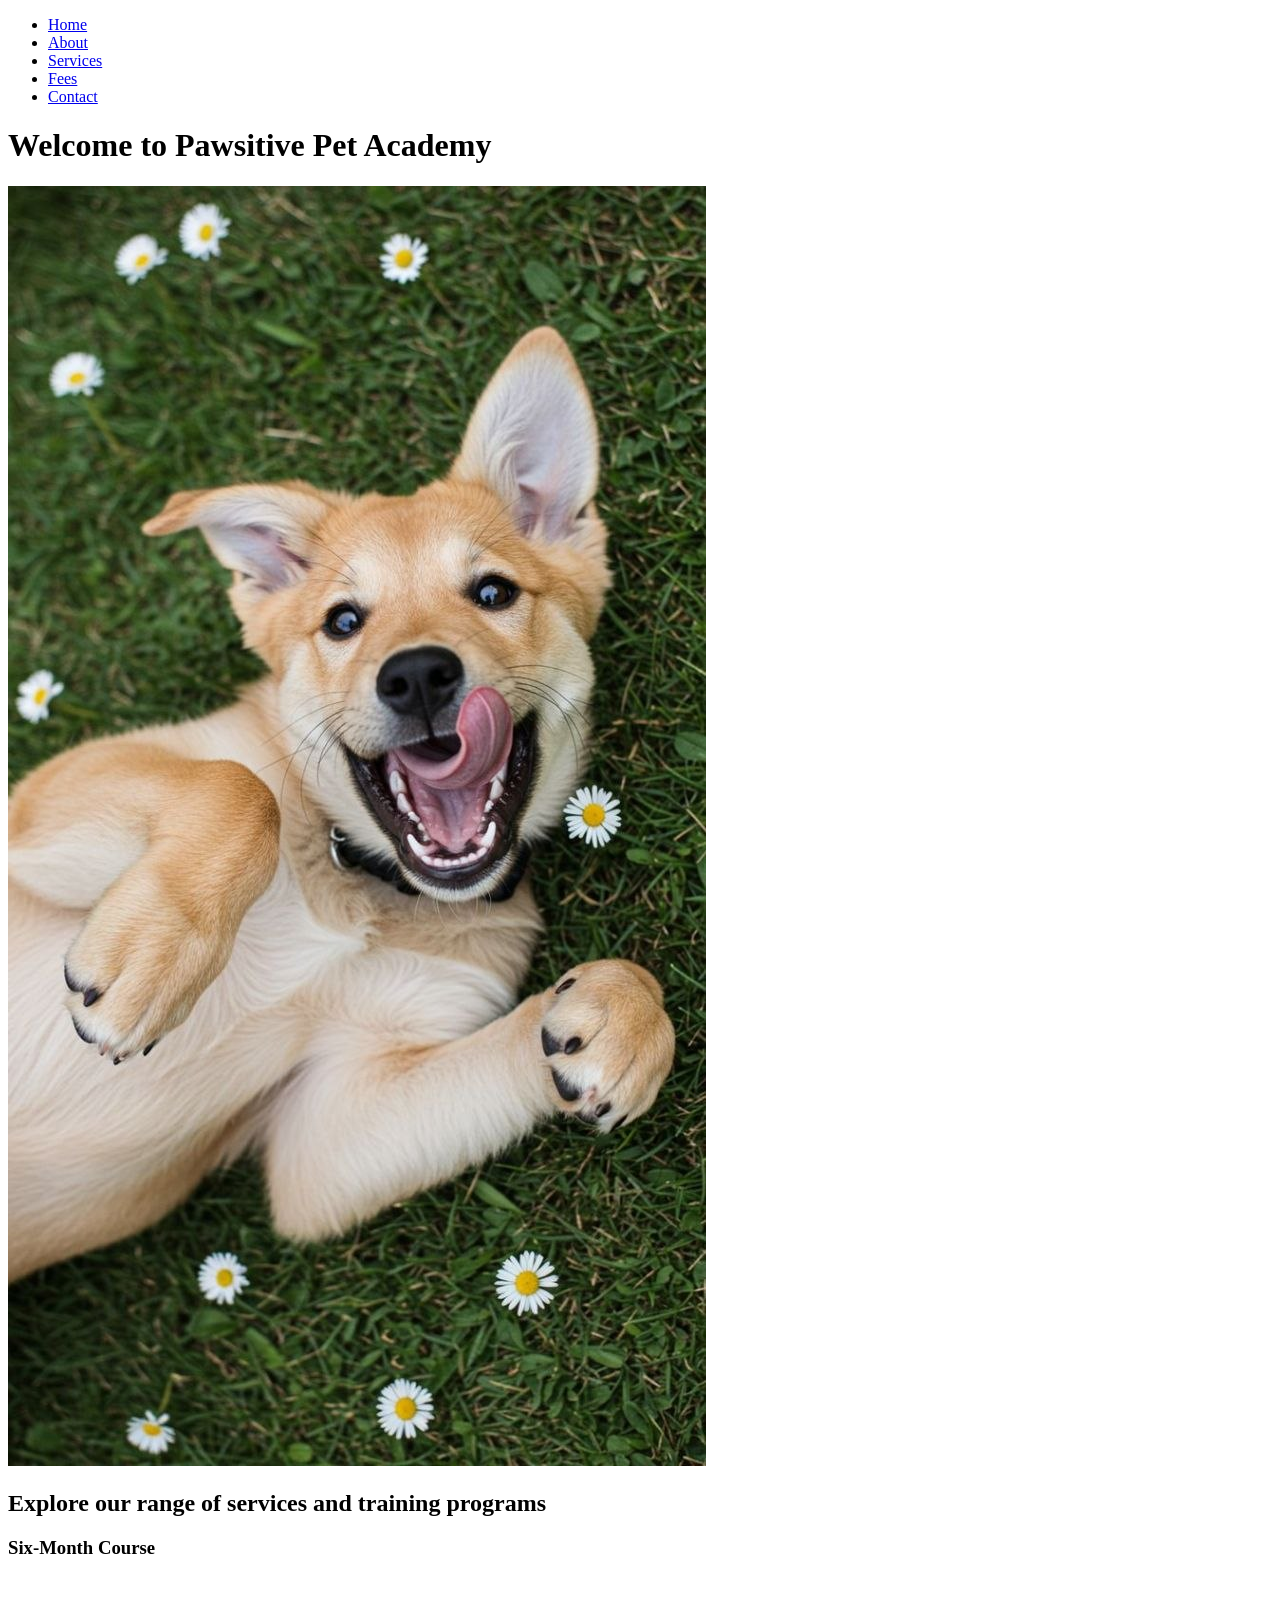
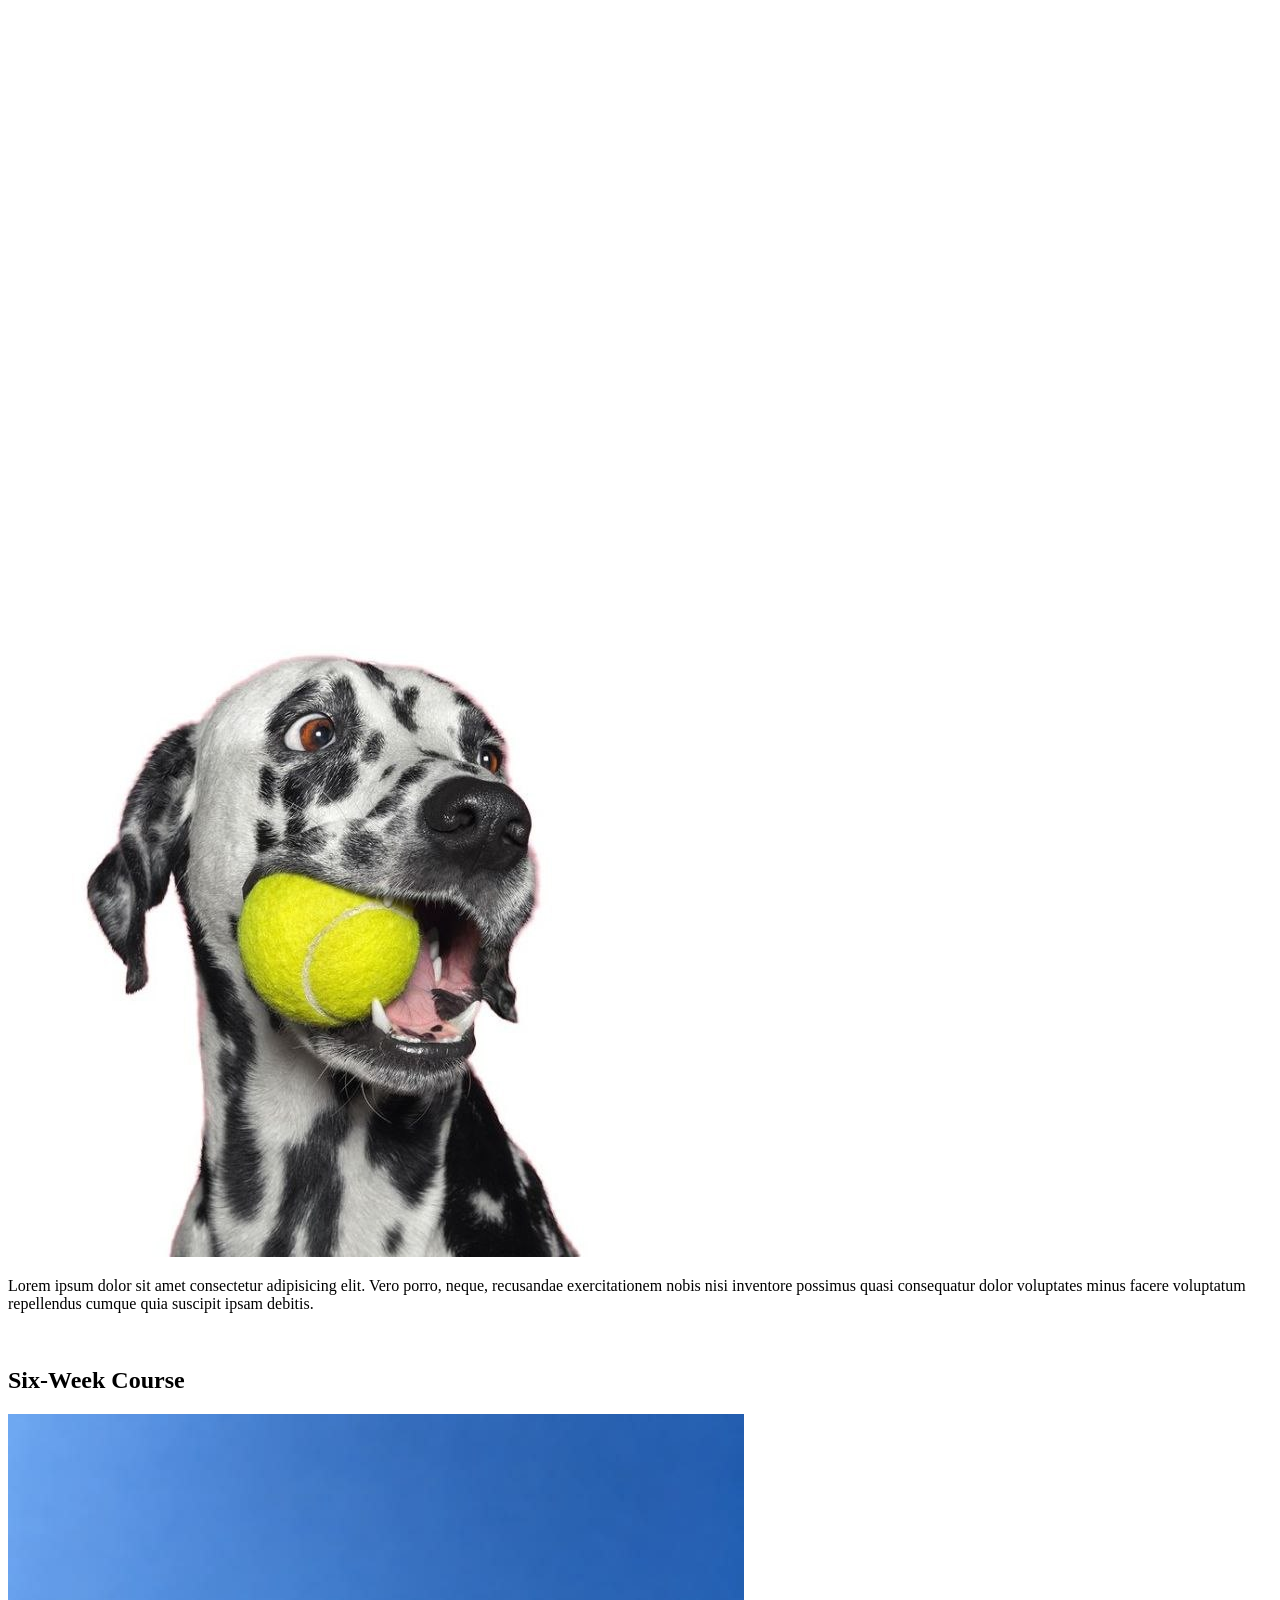
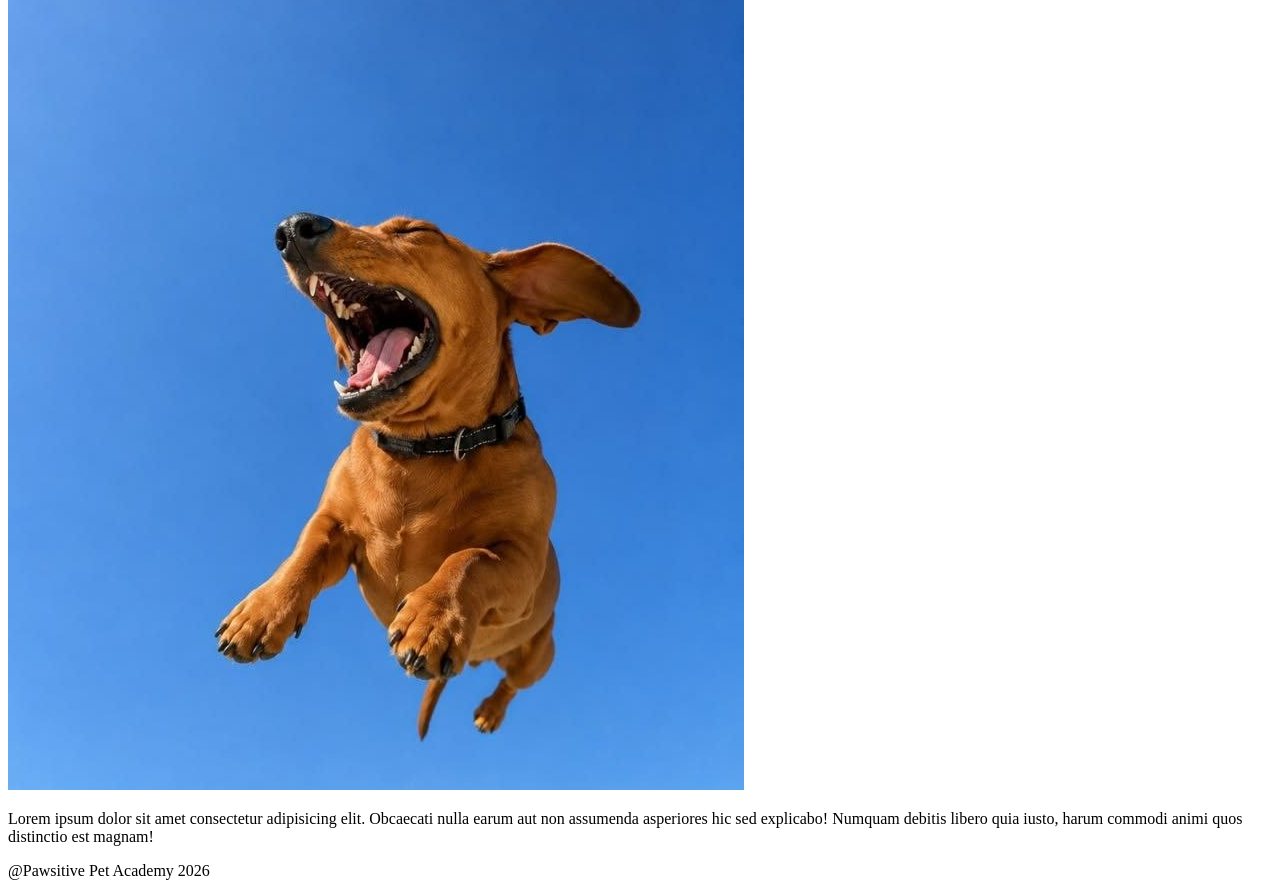
==== index.html @ f1a3ffde "Add files via upload" ====
<!DOCTYPE html>
<html lang="en">
<head>
    <meta charset="UTF-8">
    <meta name="viewport" content="width=device-width, initial-scale=1.0">
      <link rel="icon" type="image/png" href="Logo.png">
    
    <title>Pawsitive Pet Academy</title>
</head>
<body>

  <ul class="nav-links">
    <li><a href="#" class="active">Home</a></li>
    <li><a href="#">About</a></li>
    <li><a href="#">Services</a></li>
    <li><a href="#">Fees</a></li>
    <li><a href="#">Contact</a></li>
  </ul>
</nav>

<h1>Welcome to Pawsitive Pet Academy</h1>
<img src="dog2.jpg"alt="Hero image"/>


<h2> Explore our range of services and training programs </h2>
<h3> Six-Month Course</h3>
<img src="dog1.jpg"alt="courseimage"/>
<p>Lorem ipsum dolor sit amet consectetur adipisicing elit. Vero porro, neque, recusandae exercitationem nobis nisi inventore possimus quasi consequatur dolor voluptates minus facere voluptatum repellendus cumque quia suscipit ipsam debitis.</p>

<br>

<h2>Six-Week Course </h2>
<img src="dog3.jpg"alt="sixweek course image"/>
<p>Lorem ipsum dolor sit amet consectetur adipisicing elit. Obcaecati nulla earum aut non assumenda asperiores hic sed explicabo! Numquam debitis libero quia iusto, harum commodi animi quos distinctio est magnam!</p>

<footer>
    @Pawsitive Pet Academy 2026
</footer>
</html>
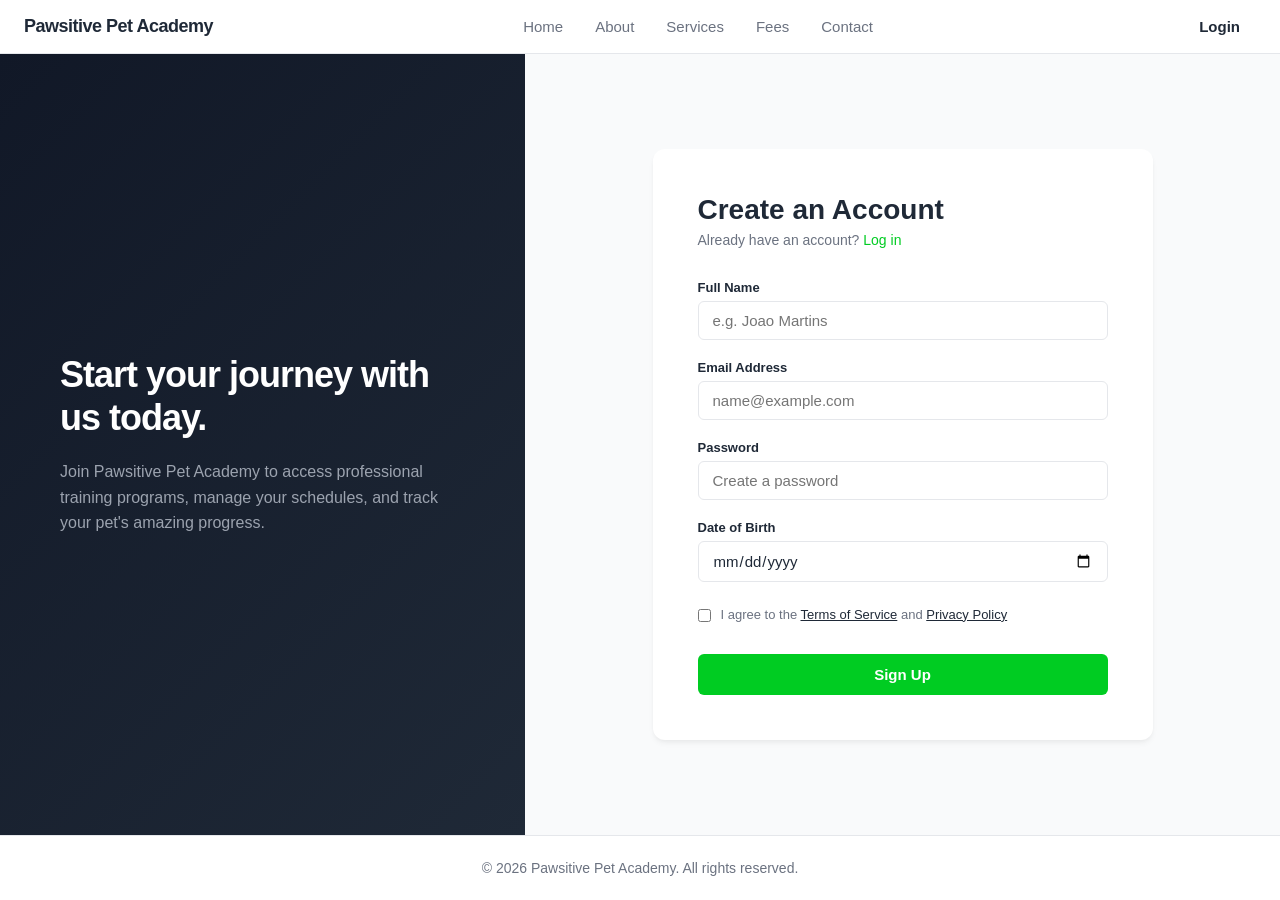
==== commit 8e51f84b: "Add files via upload" ====
--- a/index.html
+++ b/index.html
@@ -3,37 +3,87 @@
 <head>
     <meta charset="UTF-8">
     <meta name="viewport" content="width=device-width, initial-scale=1.0">
-      <link rel="icon" type="image/png" href="Logo.png">
-    
-    <title>Pawsitive Pet Academy</title>
+    <link rel="icon" type="image/png" href="Logo.png">
+    <link rel="stylesheet" href="style.css">
+    <title>Pawsitive Pet Academy - Create Account</title>
 </head>
 <body>
 
-  <ul class="nav-links">
-    <li><a href="#" class="active">Home</a></li>
-    <li><a href="#">About</a></li>
-    <li><a href="#">Services</a></li>
-    <li><a href="#">Fees</a></li>
-    <li><a href="#">Contact</a></li>
-  </ul>
-</nav>
+  <!-- Modern Header / Navigation Bar -->
+  <header class="site-header">
+    <div class="header-container">
+      <div class="logo">
+        <a href="home.html">Pawsitive Pet Academy</a>
+      </div>
+      <nav class="navbar">
+        <ul class="nav-links">
+          <li><a href="home.html">Home</a></li>
+          <li><a href="about.html">About</a></li>
+          <li><a href="services.html">Services</a></li>
+          <li><a href="fees.html">Fees</a></li>
+          <li><a href="contact.html">Contact</a></li>
+        </ul>
+      </nav>
+      <div class="header-actions">
+        <a href="services.html" class="btn-login">Login</a>
+      </div>
+    </div>
+  </header>
 
-<h1>Welcome to Pawsitive Pet Academy</h1>
-<img src="dog2.jpg"alt="Hero image"/>
+  <!-- Split-Screen Modern Layout Container -->
+  <main class="main-layout">
+    
+    <!-- Left Column: Branding / Marketing Visual -->
+    <div class="brand-panel">
+      <div class="brand-content">
+        <h1>Start your journey with us today.</h1>
+        <p>Join Pawsitive Pet Academy to access professional training programs, manage your schedules, and track your pet's amazing progress.</p>
+      </div>
+    </div>
 
+    <!-- Right Column: Clean Registration Form Context -->
+    <div class="form-panel">
+      <div class="form-card">
+        <h2>Create an Account</h2>
+        <p class="subtitle">Already have an account? <a href="#">Log in</a></p>
+        
+        <form class="signup-form">
+          <div class="form-group">
+            <label for="name">Full Name</label>
+            <input type="text" id="name" placeholder="e.g. Joao Martins" required>
+          </div>
+          
+          <div class="form-group">
+            <label for="email">Email Address</label>
+            <input type="email" id="email" placeholder="name@example.com" required>
+          </div>
+          
+          <div class="form-group">
+            <label for="password">Password</label>
+            <input type="password" id="password" placeholder="Create a password" required>
+          </div>
+          
+          <div class="form-group">
+            <label for="dob">Date of Birth</label>
+            <input type="date" id="dob" required>
+          </div>
 
-<h2> Explore our range of services and training programs </h2>
-<h3> Six-Month Course</h3>
-<img src="dog1.jpg"alt="courseimage"/>
-<p>Lorem ipsum dolor sit amet consectetur adipisicing elit. Vero porro, neque, recusandae exercitationem nobis nisi inventore possimus quasi consequatur dolor voluptates minus facere voluptatum repellendus cumque quia suscipit ipsam debitis.</p>
+          <div class="form-checkbox">
+            <input type="checkbox" id="terms" required>
+            <label for="terms">I agree to the <a href="#">Terms of Service</a> and <a href="#">Privacy Policy</a></label>
+          </div>
+          
+          <button type="submit" class="btn-submit">Sign Up</button>
+        </form>
+      </div>
+    </div>
 
-<br>
+  </main>
 
-<h2>Six-Week Course </h2>
-<img src="dog3.jpg"alt="sixweek course image"/>
-<p>Lorem ipsum dolor sit amet consectetur adipisicing elit. Obcaecati nulla earum aut non assumenda asperiores hic sed explicabo! Numquam debitis libero quia iusto, harum commodi animi quos distinctio est magnam!</p>
+  <!-- Footer Banner -->
+  <footer class="site-footer">
+    <p>&copy; 2026 Pawsitive Pet Academy. All rights reserved.</p>
+  </footer>
 
-<footer>
-    @Pawsitive Pet Academy 2026
-</footer>
-</html>+</body>
+</html>
--- a/style.css
+++ b/style.css
@@ -0,0 +1,1375 @@
+/* Global Reset and Professional Variable Foundations */
+:root {
+  --primary-color: #00cc22;
+  --primary-hover: #00aa1c;
+  --text-dark: #1f2937;
+  --text-muted: #6b7280;
+  --bg-light: #f9fafb;
+  --border-color: #e5e7eb;
+}
+
+* {
+  box-sizing: border-box;
+  margin: 0;
+  padding: 0;
+  font-family: 'Inter', -apple-system, BlinkMacSystemFont, "Segoe UI", Roboto, sans-serif;
+}
+
+body {
+  background-color: #ffffff;
+  color: var(--text-dark);
+  min-height: 100vh;
+  display: flex;
+  flex-direction: column;
+}
+
+/* Header & Sticky Top Navigation */
+.site-header {
+  background-color: #ffffff;
+  border-bottom: 1px solid var(--border-color);
+  position: sticky;
+  top: 0;
+  z-index: 100;
+}
+
+.header-container {
+  max-width: 1280px;
+  margin: 0 auto;
+  padding: 16px 24px;
+  display: flex;
+  align-items: center;
+  justify-content: space-between;
+}
+
+.logo a {
+  font-size: 18px;
+  font-weight: 700;
+  color: var(--text-dark);
+  text-decoration: none;
+  letter-spacing: -0.5px;
+}
+
+.nav-links {
+  display: flex;
+  list-style: none;
+  gap: 32px;
+}
+
+.nav-links a {
+  text-decoration: none;
+  color: var(--text-muted);
+  font-weight: 500;
+  font-size: 15px;
+  transition: color 0.15s ease;
+}
+
+.nav-links a:hover,
+.nav-links a.active {
+  color: var(--primary-color);
+}
+
+.btn-login {
+  text-decoration: none;
+  color: var(--text-dark);
+  font-weight: 600;
+  font-size: 15px;
+  padding: 8px 16px;
+  border-radius: 6px;
+  transition: background-color 0.15s ease;
+}
+
+.btn-login:hover {
+  background-color: var(--bg-light);
+}
+
+/* Modern Split Page Body Layout */
+.main-layout {
+  flex: 1;
+  display: flex;
+}
+
+/* Left Brand Hero Sidebar (Scaled Down) */
+.brand-panel {
+  flex: 0.75;
+  background: linear-gradient(135deg, #111827 0%, #1f2937 100%);
+  color: #ffffff;
+  display: flex;
+  align-items: center;
+  padding: 60px;
+}
+
+.brand-content {
+  max-width: 400px;
+}
+
+.brand-content h1 {
+  font-size: 36px;
+  font-weight: 800;
+  line-height: 1.2;
+  margin-bottom: 20px;
+  letter-spacing: -1px;
+}
+
+.brand-content p {
+  font-size: 16px;
+  color: #9ca3af;
+  line-height: 1.6;
+}
+
+/* Right Content Form Column Panel (Expanded) */
+.form-panel {
+  flex: 1.25;
+  display: flex;
+  align-items: center;
+  justify-content: center;
+  padding: 60px 40px;
+  background-color: var(--bg-light);
+}
+
+.form-card {
+  width: 100%;
+  max-width: 500px;
+  background: #ffffff;
+  padding: 45px;
+  border-radius: 12px;
+  box-shadow: 0 4px 6px -1px rgba(0, 0, 0, 0.05), 0 2px 4px -1px rgba(0, 0, 0, 0.03);
+}
+
+.form-card h2 {
+  font-size: 28px;
+  font-weight: 700;
+  margin-bottom: 6px;
+}
+
+.subtitle {
+  font-size: 14px;
+  color: var(--text-muted);
+  margin-bottom: 32px;
+}
+
+.subtitle a {
+  color: var(--primary-color);
+  text-decoration: none;
+  font-weight: 500;
+}
+
+.subtitle a:hover {
+  text-decoration: underline;
+}
+
+/* Structured Form Field Configurations */
+.signup-form {
+  display: flex;
+  flex-direction: column;
+  gap: 20px;
+}
+
+.form-group {
+  display: flex;
+  flex-direction: column;
+  gap: 6px;
+}
+
+.form-group label {
+  font-size: 13px;
+  font-weight: 600;
+  color: var(--text-dark);
+}
+
+.form-group input,
+.form-group select {
+  width: 100%;
+  padding: 10px 14px;
+  border: 1px solid var(--border-color);
+  border-radius: 6px;
+  font-size: 15px;
+  color: var(--text-dark);
+  background-color: #ffffff;
+  outline: none;
+  transition: border-color 0.15s, box-shadow 0.15s;
+}
+
+.form-group input:focus,
+.form-group select:focus {
+  border-color: var(--primary-color);
+  box-shadow: 0 0 0 4px rgba(0, 204, 34, 0.1);
+}
+
+/* Checkbox Element Line Adjustments */
+.form-checkbox {
+  display: flex;
+  align-items: flex-start;
+  gap: 10px;
+  margin-top: 4px;
+}
+
+.form-checkbox input {
+  margin-top: 3px;
+  accent-color: var(--primary-color);
+}
+
+.form-checkbox label {
+  font-size: 13px;
+  color: var(--text-muted);
+  line-height: 1.4;
+}
+
+.form-checkbox label a {
+  color: var(--text-dark);
+  text-decoration: underline;
+}
+
+/* Polished Call-To-Action Registration Button */
+.btn-submit {
+  background-color: var(--primary-color);
+  color: #ffffff;
+  border: none;
+  font-weight: 600;
+  font-size: 15px;
+  padding: 12px;
+  border-radius: 6px;
+  cursor: pointer;
+  margin-top: 10px;
+  transition: background-color 0.15s ease, transform 0.1s ease;
+}
+
+.btn-submit:hover {
+  background-color: var(--primary-hover);
+}
+
+.btn-submit:active {
+  transform: scale(0.99);
+}
+
+/* About Page Structure & Team Grid Styles */
+.about-container {
+  max-width: 1100px;
+  margin: 0 auto;
+  padding: 60px 24px;
+  display: flex;
+  flex-direction: column;
+  gap: 50px;
+  flex: 1;
+}
+
+.about-header {
+  text-align: center;
+}
+
+.about-header h1 {
+  font-size: 36px;
+  font-weight: 800;
+  margin-bottom: 8px;
+}
+
+.about-header p {
+  color: var(--text-muted);
+  font-size: 16px;
+}
+
+.team-grid {
+  display: grid;
+  grid-template-columns: 1fr 1fr;
+  gap: 30px;
+}
+
+.team-card {
+  background: #ffffff;
+  border-radius: 12px;
+  overflow: hidden;
+  box-shadow: 0 4px 6px -1px rgba(0, 0, 0, 0.05);
+  border: 1px solid var(--border-color);
+}
+
+.card-image-wrapper {
+  width: 100%;
+  height: 440px; /* Increased from 260px to give full figures plenty of room */
+  overflow: hidden;
+  background-color: #ffffff; /* White background blends seamlessly if edges exist */
+}
+
+.team-img {
+  width: 100%;
+  height: 100%;
+  object-fit: cover; 
+  object-position: center top; /* Focuses the frame on the upper/mid body down */
+  display: block;
+}
+
+
+
+.team-info {
+  padding: 24px;
+}
+
+.team-info h2 {
+  font-size: 22px;
+  font-weight: 700;
+  margin-bottom: 8px;
+}
+
+.team-info p {
+  color: var(--text-muted);
+  line-height: 1.5;
+  font-size: 15px;
+}
+
+/* Bottom Large Section: Our Story Content Layout */
+.story-section {
+  background: #ffffff;
+  border-radius: 12px;
+  overflow: hidden;
+  box-shadow: 0 4px 6px -1px rgba(0, 0, 0, 0.05);
+  border: 1px solid var(--border-color);
+}
+
+.story-image-wrapper {
+  position: relative;
+  width: 100%;
+  height: 300px;
+  overflow: hidden;
+  background-color: #e5e7eb;
+}
+
+.story-banner-img {
+  width: 100%;
+  height: 100%;
+  object-fit: cover;
+  display: block;
+}
+
+.story-overlay-title {
+  position: absolute;
+  top: 0;
+  left: 0;
+  width: 100%;
+  height: 100%;
+  background: rgba(0, 0, 0, 0.4);
+  display: flex;
+  align-items: center;
+  justify-content: center;
+}
+
+.story-overlay-title h2 {
+  font-size: 32px;
+  font-weight: 800;
+  color: #ffffff;
+}
+
+.story-content-layout {
+  padding: 40px;
+  display: flex;
+  gap: 40px;
+  align-items: center;
+}
+
+.story-text {
+  flex: 1.2;
+}
+
+.story-text h3 {
+  font-size: 22px;
+  margin-bottom: 16px;
+  font-weight: 700;
+}
+
+.story-text p {
+  color: var(--text-dark);
+  line-height: 1.7;
+  font-size: 16px;
+  margin-bottom: 16px;
+}
+
+.story-text p:last-child {
+  margin-bottom: 0;
+}
+
+.story-inline-image-box {
+  flex: 0.8;
+  height: 380px; /* Increased from 240px */
+  border-radius: 8px;
+  overflow: hidden;
+  box-shadow: 0 4px 12px rgba(0, 0, 0, 0.05);
+  border: 1px solid var(--border-color);
+}
+
+.story-inline-img {
+  width: 100%;
+  height: 100%;
+  object-fit: cover;
+  object-position: center center;
+  display: block;
+}
+/* System Global Footer */
+.site-footer {
+  text-align: center;
+  padding: 24px;
+  background-color: #ffffff;
+  border-top: 1px solid var(--border-color);
+  font-size: 14px;
+  color: var(--text-muted);
+}
+
+/* Responsive Adaptive Fluid Screen Setup */
+@media (max-width: 960px) {
+  .brand-panel {
+    display: none;
+  }
+}
+
+@media (max-width: 768px) {
+  .team-grid {
+    grid-template-columns: 1fr;
+  }
+  
+  .card-image-wrapper {
+    height: 220px;
+  }
+  
+  .story-content-layout {
+    flex-direction: column;
+    padding: 24px;
+    gap: 24px;
+  }
+  
+  .story-inline-image-box {
+    width: 100%;
+    height: 200px;
+  }
+}
+/* Welcome/Services Layout Configuration */
+.welcome-container {
+  max-width: 1200px;
+  margin: 0 auto;
+  padding: 40px 24px 80px 24px;
+  display: flex;
+  flex-direction: column;
+  gap: 60px;
+  flex: 1;
+}
+
+/* Large Hero Graphic Frame Styles */
+.hero-image-box {
+  position: relative;
+  width: 100%;
+  height: 400px;
+  border-radius: 12px;
+  overflow: hidden;
+  box-shadow: 0 10px 25px rgba(0, 0, 0, 0.05);
+}
+
+.hero-img {
+  width: 100%;
+  height: 100%;
+  object-fit: cover;
+  display: block;
+}
+
+.hero-overlay-text {
+  position: absolute;
+  top: 0;
+  left: 0;
+  width: 100%;
+  height: 100%;
+  background: rgba(0, 0, 0, 0.5); /* Filter tone makes title readable */
+  display: flex;
+  flex-direction: column;
+  align-items: center;
+  justify-content: center;
+  color: #ffffff;
+  text-align: center;
+  padding: 20px;
+}
+
+.hero-overlay-text h1 {
+  font-size: 38px;
+  font-weight: 800;
+  margin-bottom: 12px;
+  letter-spacing: -1px;
+}
+
+.hero-overlay-text p {
+  font-size: 18px;
+  opacity: 0.9;
+  max-width: 600px;
+}
+
+/* Row-by-Row Service Stack Configurations */
+.services-summary {
+  display: flex;
+  flex-direction: column;
+  gap: 30px;
+}
+
+.services-summary .section-title {
+  font-size: 28px;
+  font-weight: 700;
+  position: relative;
+  padding-bottom: 10px;
+}
+
+.services-summary .section-title::after {
+  content: '';
+  position: absolute;
+  left: 0;
+  bottom: 0;
+  width: 50px;
+  height: 4px;
+  background-color: var(--primary-color);
+  border-radius: 2px;
+}
+
+.services-list {
+  display: flex;
+  flex-direction: column;
+  gap: 30px;
+}
+
+/* Rectangular Service Cards */
+.service-row-card {
+  background: #ffffff;
+  border-radius: 12px;
+  border: 1px solid var(--border-color);
+  overflow: hidden;
+  box-shadow: 0 4px 6px -1px rgba(0, 0, 0, 0.05);
+  display: flex; /* Aligns picture container and details side-by-side */
+}
+
+/* Service Image Frame Constraints */
+.service-img-wrapper {
+  flex: 1;
+  min-width: 300px;
+  max-width: 400px;
+  height: 250px;
+  background-color: #ffffff;
+}
+
+.service-card-img {
+  width: 100%;
+  height: 100%;
+  object-fit: cover;
+  object-position: center center;
+  display: block;
+}
+
+/* Text Container inside service rows */
+.service-card-content {
+  flex: 2;
+  padding: 35px;
+  display: flex;
+  flex-direction: column;
+  justify-content: center;
+  gap: 12px;
+}
+
+.service-card-content h3 {
+  font-size: 22px;
+  font-weight: 700;
+  color: var(--text-dark);
+}
+
+.service-card-content p {
+  color: var(--text-muted);
+  line-height: 1.6;
+  font-size: 15px;
+}
+
+.btn-text {
+  color: var(--primary-color);
+  text-decoration: none;
+  font-weight: 600;
+  font-size: 15px;
+  margin-top: 5px;
+  transition: color 0.15s;
+}
+
+.btn-text:hover {
+  color: var(--primary-hover);
+}
+
+/* Responsive Adaptive rules for mobile viewing scales */
+@media (max-width: 768px) {
+  .service-row-card {
+    flex-direction: column; /* Stack image on top of details on tiny screens */
+  }
+  
+  .service-img-wrapper {
+    max-width: 100%;
+    width: 100%;
+    height: 200px;
+  }
+  
+  .hero-image-box {
+    height: 280px;
+  }
+  
+  .hero-overlay-text h1 {
+    font-size: 26px;
+  }
+}
+
+/* Contact Page Structure & Column Setup */
+.contact-container {
+  max-width: 1140px;
+  margin: 0 auto;
+  padding: 60px 24px;
+  display: flex;
+  gap: 60px;
+  align-items: center;
+  flex: 1;
+  width: 100%;
+}
+
+/* Left Contact Text Column */
+.contact-info-panel {
+  flex: 1;
+}
+
+.contact-info-panel h2 {
+  font-size: 36px;
+  font-weight: 800;
+  margin-bottom: 16px;
+  letter-spacing: -1px;
+}
+
+.panel-desc {
+  font-size: 16px;
+  color: var(--text-muted);
+  line-height: 1.6;
+  margin-bottom: 40px;
+}
+
+.info-details-list {
+  display: flex;
+  flex-direction: column;
+  gap: 24px;
+}
+
+.info-item {
+  display: flex;
+  flex-direction: column;
+  gap: 4px;
+}
+
+.info-item strong {
+  font-size: 14px;
+  font-weight: 700;
+  text-transform: uppercase;
+  letter-spacing: 0.5px;
+  color: var(--text-dark);
+}
+
+.info-item span {
+  font-size: 16px;
+  color: var(--text-muted);
+  line-height: 1.5;
+}
+
+/* Right Content Contact Card Panel */
+.contact-form-panel {
+  flex: 1.2;
+  display: flex;
+  justify-content: center;
+}
+
+.contact-card {
+  width: 100%;
+  max-width: 540px;
+  background: #ffffff;
+  padding: 45px;
+  border-radius: 12px;
+  box-shadow: 0 4px 6px -1px rgba(0, 0, 0, 0.05), 0 2px 4px -1px rgba(0, 0, 0, 0.03);
+  border: 1px solid var(--border-color);
+}
+
+.contact-card h2 {
+  font-size: 24px;
+  font-weight: 700;
+  margin-bottom: 24px;
+}
+
+/* Textarea input spacing overrides */
+.form-group textarea {
+  width: 100%;
+  padding: 12px 14px;
+  border: 1px solid var(--border-color);
+  border-radius: 6px;
+  font-size: 15px;
+  color: var(--text-dark);
+  background-color: #ffffff;
+  outline: none;
+  resize: vertical; /* Let user resize height safely without breaking layout bounds */
+  transition: border-color 0.15s, box-shadow 0.15s;
+}
+
+.form-group textarea:focus {
+  border-color: var(--primary-color);
+  box-shadow: 0 0 0 4px rgba(0, 204, 34, 0.1);
+}
+
+/* Responsive collapse rule adjustments for mobile sizes */
+@media (max-width: 900px) {
+  .contact-container {
+    flex-direction: column;
+    padding: 40px 24px;
+    gap: 40px;
+  }
+  
+  .contact-info-panel, 
+  .contact-form-panel {
+    width: 100%;
+    flex: none;
+  }
+  
+  .contact-card {
+    max-width: 100%;
+    padding: 30px 24px;
+  }
+}
+/* Home Landing Hero Layout Section */
+.home-hero {
+  background-color: var(--bg-light);
+  padding: 80px 24px;
+}
+
+.hero-content-wrapper {
+  max-width: 1200px;
+  margin: 0 auto;
+  display: flex;
+  align-items: center;
+  gap: 60px;
+}
+
+.hero-text-side {
+  flex: 1;
+}
+
+.hero-text-side h1 {
+  font-size: 46px;
+  font-weight: 800;
+  line-height: 1.15;
+  margin-bottom: 24px;
+  letter-spacing: -1.5px;
+}
+
+.hero-text-side p {
+  font-size: 18px;
+  color: var(--text-muted);
+  line-height: 1.6;
+  margin-bottom: 35px;
+}
+
+.hero-buttons {
+  display: flex;
+  gap: 16px;
+  align-items: center;
+}
+
+.hero-buttons .btn-submit {
+  margin-top: 0;
+  padding: 14px 28px;
+  text-transform: none;
+}
+
+.btn-secondary {
+  text-decoration: none;
+  font-weight: 600;
+  font-size: 15px;
+  color: var(--text-dark);
+  padding: 14px 28px;
+  border-radius: 6px;
+  border: 1px solid var(--border-color);
+  background-color: #ffffff;
+  transition: background-color 0.15s;
+}
+
+.btn-secondary:hover {
+  background-color: var(--bg-light);
+}
+
+.hero-image-side {
+  flex: 1;
+  height: 450px;
+  border-radius: 16px;
+  overflow: hidden;
+  box-shadow: 0 20px 40px rgba(0,0,0,0.06);
+}
+
+.hero-side-img {
+  width: 100%;
+  height: 100%;
+  object-fit: cover;
+}
+
+/* Metric / Counter Rows Styling */
+.metrics-grid {
+  max-width: 1200px;
+  margin: -40px auto 0 auto;
+  background: #ffffff;
+  padding: 30px;
+  border-radius: 12px;
+  box-shadow: 0 10px 30px rgba(0,0,0,0.04);
+  display: grid;
+  grid-template-columns: repeat(3, 1fr);
+  text-align: center;
+  border: 1px solid var(--border-color);
+  position: relative;
+  z-index: 10;
+}
+
+.metric-item h3 {
+  font-size: 32px;
+  color: var(--primary-color);
+  font-weight: 800;
+  margin-bottom: 4px;
+}
+
+.metric-item p {
+  color: var(--text-muted);
+  font-size: 14px;
+  font-weight: 500;
+}
+
+/* Review Section & Grid Content Frame Configuration */
+.reviews-section {
+  max-width: 1200px;
+  margin: 0 auto;
+  padding: 100px 24px;
+}
+
+.reviews-header {
+  text-align: center;
+  max-width: 600px;
+  margin: 0 auto 60px auto;
+}
+
+.reviews-header h2 {
+  font-size: 32px;
+  font-weight: 800;
+  margin-bottom: 12px;
+  letter-spacing: -1px;
+}
+
+.reviews-header p {
+  color: var(--text-muted);
+  font-size: 16px;
+  line-height: 1.5;
+}
+
+.reviews-grid {
+  display: grid;
+  grid-template-columns: repeat(3, 1fr);
+  gap: 30px;
+}
+
+.review-card {
+  background: #ffffff;
+  border: 1px solid var(--border-color);
+  padding: 35px;
+  border-radius: 12px;
+  box-shadow: 0 4px 6px -1px rgba(0, 0, 0, 0.02);
+  display: flex;
+  flex-direction: column;
+  justify-content: space-between;
+}
+
+.rating-stars {
+  color: #ffb700;
+  font-size: 18px;
+  margin-bottom: 16px;
+}
+
+.review-text {
+  font-size: 15px;
+  line-height: 1.6;
+  color: var(--text-dark);
+  font-style: italic;
+  margin-bottom: 24px;
+}
+
+/* Individual Review Profile Lines */
+.reviewer-profile {
+  display: flex;
+  align-items: center;
+  gap: 12px;
+}
+
+.reviewer-avatar {
+  width: 44px;
+  height: 44px;
+  border-radius: 50%;
+  overflow: hidden;
+  background-color: var(--bg-light);
+}
+
+.reviewer-avatar img {
+  width: 100%;
+  height: 100%;
+  object-fit: cover;
+}
+
+.reviewer-meta h4 {
+  font-size: 14px;
+  font-weight: 700;
+  color: var(--text-dark);
+}
+
+.reviewer-meta span {
+  font-size: 12px;
+  color: var(--text-muted);
+}
+
+.btn-cta-nav {
+  text-decoration: none;
+  background-color: var(--primary-color);
+  color: #ffffff;
+  padding: 10px 20px;
+  border-radius: 6px;
+  font-weight: 600;
+  font-size: 14px;
+  transition: background-color 0.15s;
+}
+
+.btn-cta-nav:hover {
+  background-color: var(--primary-hover);
+}
+
+/* Responsive Adaptive collapses for tablet and handheld ports */
+@media (max-width: 992px) {
+  .hero-content-wrapper {
+    flex-direction: column;
+    text-align: center;
+    gap: 40px;
+  }
+  
+  .hero-image-side {
+    width: 100%;
+    height: 320px;
+  }
+  
+  .hero-buttons {
+    justify-content: center;
+  }
+  
+  .reviews-grid {
+    grid-template-columns: 1fr;
+  }
+  
+  .metrics-grid {
+    grid-template-columns: 1fr;
+    gap: 20px;
+    margin-top: 40px;
+  }
+}
+
+/* Course Page Container Layouts */
+.course-page-container {
+  max-width: 1200px;
+  margin: 0 auto;
+  padding: 60px 24px 100px 24px;
+  display: flex;
+  flex-direction: column;
+  gap: 50px;
+  flex: 1;
+}
+
+.course-page-header {
+  text-align: center;
+  max-width: 700px;
+  margin: 0 auto;
+}
+
+.badge-tag {
+  background-color: rgba(0, 204, 34, 0.1);
+  color: var(--primary-color);
+  padding: 6px 14px;
+  font-size: 13px;
+  font-weight: 700;
+  border-radius: 50px;
+  text-transform: uppercase;
+  letter-spacing: 0.5px;
+  display: inline-block;
+  margin-bottom: 12px;
+}
+
+.course-page-header h1 {
+  font-size: 38px;
+  font-weight: 800;
+  letter-spacing: -1px;
+  margin-bottom: 10px;
+}
+
+.course-page-header p {
+  color: var(--text-muted);
+  font-size: 16px;
+  line-height: 1.5;
+}
+
+/* 4-Box Specification Layout Grid Framework */
+.modules-grid-layout {
+  display: grid;
+  grid-template-columns: repeat(2, 1fr);
+  gap: 30px;
+}
+
+.module-spec-card {
+  background: #ffffff;
+  border-radius: 12px;
+  border: 1px solid var(--border-color);
+  box-shadow: 0 4px 6px -1px rgba(0, 0, 0, 0.03);
+  overflow: hidden;
+  display: flex;
+  flex-direction: column;
+  transition: transform 0.2s ease, box-shadow 0.2s ease;
+}
+
+.module-spec-card:hover {
+  transform: translateY(-4px);
+  box-shadow: 0 12px 20px -5px rgba(0,0,0,0.05);
+}
+
+/* Distinct Top Color Accent Rails for the Cards */
+.card-accent-banner {
+  height: 6px;
+  width: 100%;
+}
+.obedience-accent { background-color: red; }
+.grooming-accent  { background-color: red; }
+.behavior-accent  { background-color: red; }
+.business-accent  { background-color: red; }
+
+.module-card-body {
+  padding: 35px;
+  display: flex;
+  flex-direction: column;
+  gap: 24px;
+  flex: 1;
+}
+
+.module-header-row {
+  display: flex;
+  justify-content: space-between;
+  align-items: flex-start;
+  gap: 16px;
+  border-bottom: 1px solid var(--border-color);
+  padding-bottom: 16px;
+}
+
+.module-header-row h2 {
+  font-size: 22px;
+  font-weight: 700;
+  color: var(--text-dark);
+}
+
+.price-tag {
+  background-color: var(--bg-light);
+  border: 1px solid var(--border-color);
+  color: var(--text-dark);
+  padding: 6px 14px;
+  border-radius: 6px;
+  font-weight: 700;
+  font-size: 15px;
+  white-space: nowrap;
+}
+
+.spec-group strong {
+  font-size: 12px;
+  text-transform: uppercase;
+  letter-spacing: 0.5px;
+  color: var(--text-muted);
+  display: block;
+  margin-bottom: 6px;
+}
+
+.spec-group p {
+  font-size: 15px;
+  line-height: 1.6;
+  color: var(--text-dark);
+}
+
+/* Bulleted Content List Rules */
+.content-bullet-list {
+  list-style: none;
+  display: flex;
+  flex-direction: column;
+  gap: 10px;
+}
+
+.content-bullet-list li {
+  font-size: 15px;
+  color: var(--text-dark);
+  position: relative;
+  padding-left: 20px;
+}
+
+.content-bullet-list li::before {
+  content: "•";
+  color: var(--primary-color);
+  font-weight: bold;
+  font-size: 18px;
+  position: absolute;
+  left: 2px;
+  top: -2px;
+}
+
+/* Credit Subtext Line Container */
+.iie-disclaimer {
+  text-align: center;
+  border-top: 1px dashed var(--border-color);
+  padding-top: 24px;
+  color: var(--text-muted);
+  font-size: 13px;
+}
+
+/* Fluid responsive collapse for smaller dimensions */
+@media (max-width: 900px) {
+  .modules-grid-layout {
+    grid-template-columns: 1fr;
+  }
+  
+  .module-card-body {
+    padding: 24px;
+  }
+}
+/* Color distinction for the short course program tag */
+.short-program-tag {
+  background-color: rgba(255, 146, 74, 0.1);
+  color: #ff924a;
+}
+
+/* Custom 3-column configuration rules for the short modules */
+.three-column-grid {
+  grid-template-columns: repeat(3, 1fr) !important;
+}
+
+/* Fluid responsive breakdown layout adjustments for standard displays */
+@media (max-width: 1024px) {
+  .three-column-grid {
+    grid-template-columns: repeat(2, 1fr) !important;
+  }
+}
+
+@media (max-width: 768px) {
+  .three-column-grid {
+    grid-template-columns: 1fr !important;
+  }
+}
+
+/* Fees Container Frame Layout styles */
+.fees-container {
+  max-width: 1100px;
+  margin: 0 auto;
+  padding: 60px 24px 100px 24px;
+  display: flex;
+  flex-direction: column;
+  gap: 50px;
+  flex: 1;
+  width: 100%;
+}
+
+.fees-page-header {
+  text-align: center;
+  max-width: 750px;
+  margin: 0 auto;
+}
+
+.discount-tag {
+  background-color: rgba(22, 66, 131, 0.1);
+  color: #164283;
+}
+
+.fees-page-header h1 {
+  font-size: 38px;
+  font-weight: 800;
+  letter-spacing: -1px;
+  margin-bottom: 12px;
+}
+
+.fees-page-header p {
+  color: var(--text-muted);
+  font-size: 16px;
+  line-height: 1.6;
+}
+
+/* 4-Column Discount Scale Tiers Layout */
+.discount-scale-grid {
+  display: grid;
+  grid-template-columns: repeat(4, 1fr);
+  gap: 20px;
+}
+
+.discount-card {
+  background: #ffffff;
+  border: 1px solid var(--border-color);
+  border-radius: 12px;
+  padding: 24px;
+  text-align: center;
+  box-shadow: 0 4px 6px -1px rgba(0,0,0,0.02);
+}
+
+.discount-card h3 {
+  font-size: 15px;
+  font-weight: 700;
+  color: var(--text-muted);
+  text-transform: uppercase;
+  margin-bottom: 10px;
+}
+
+.discount-rate {
+  font-size: 24px;
+  font-weight: 800;
+  color: var(--text-dark);
+  margin-bottom: 8px;
+}
+
+/* Color theme mappings matching your wireframes */
+.tier-5 .discount-rate { color: #000000; }
+.tier-10 .discount-rate { color: #000000; }
+.tier-15 .discount-rate { color: var(--primary-color); }
+
+.discount-card p {
+  font-size: 13px;
+  color: var(--text-muted);
+}
+
+/* Calculator Section Interactive Components Layout */
+.calculator-card {
+  background-color: #ffffff;
+  border: 1px solid var(--border-color);
+  border-radius: 16px;
+  padding: 40px;
+  box-shadow: 0 10px 30px rgba(0,0,0,0.04);
+}
+
+.calculator-card h2 {
+  font-size: 24px;
+  font-weight: 700;
+  margin-bottom: 6px;
+}
+
+.calc-subtitle {
+  font-size: 15px;
+  color: var(--text-muted);
+  margin-bottom: 35px;
+}
+
+.calculator-layout {
+  display: flex;
+  gap: 40px;
+}
+
+/* Left Selection side */
+.course-picker-panel {
+  flex: 1.4;
+  display: flex;
+  flex-direction: column;
+}
+
+.course-picker-panel h3 {
+  font-size: 14px;
+  font-weight: 700;
+  text-transform: uppercase;
+  letter-spacing: 0.5px;
+  color: var(--text-dark);
+  margin-bottom: 14px;
+  border-bottom: 1px solid var(--border-color);
+  padding-bottom: 6px;
+}
+
+.checkbox-item {
+  display: flex;
+  align-items: center;
+  gap: 12px;
+  padding: 12px 14px;
+  border: 1px solid var(--border-color);
+  border-radius: 8px;
+  margin-bottom: 10px;
+  cursor: pointer;
+  background-color: var(--bg-light);
+  font-weight: 500;
+  font-size: 15px;
+  transition: border-color 0.15s, background-color 0.15s;
+}
+
+.checkbox-item:hover {
+  border-color: var(--primary-color);
+  background-color: #ffffff;
+}
+
+.checkbox-item input {
+  width: 18px;
+  height: 18px;
+  accent-color: var(--primary-color);
+}
+
+/* Right Output Panel Receipt */
+.receipt-panel {
+  flex: 1;
+  background-color: var(--bg-light);
+  border: 1px solid var(--border-color);
+  border-radius: 12px;
+  padding: 30px;
+  display: flex;
+  flex-direction: column;
+  height: fit-content;
+}
+
+.receipt-panel h3 {
+  font-size: 18px;
+  font-weight: 700;
+  margin-bottom: 20px;
+}
+
+.receipt-line {
+  display: flex;
+  justify-content: space-between;
+  font-size: 15px;
+  color: var(--text-dark);
+  margin-bottom: 14px;
+}
+
+.receipt-bold {
+  font-weight: 700;
+}
+
+.discount-line {
+  color: var(--text-muted);
+}
+
+.receipt-divider {
+  border: none;
+  border-top: 1px solid var(--border-color);
+  margin: 10px 0 16px 0;
+}
+
+.total-line {
+  font-size: 20px;
+  font-weight: 800;
+  color: var(--text-dark);
+}
+
+/* Responsive Adaptive break targets */
+@media (max-width: 900px) {
+  .discount-scale-grid {
+    grid-template-columns: repeat(2, 1fr);
+  }
+  
+  .calculator-layout {
+    flex-direction: column;
+    gap: 30px;
+  }
+  
+  .receipt-panel {
+    width: 100%;
+  }
+}
+
+@media (max-width: 540px) {
+  .discount-scale-grid {
+    grid-template-columns: 1fr;
+  }
+  .calculator-card {
+    padding: 24px;
+  }
+}
+
